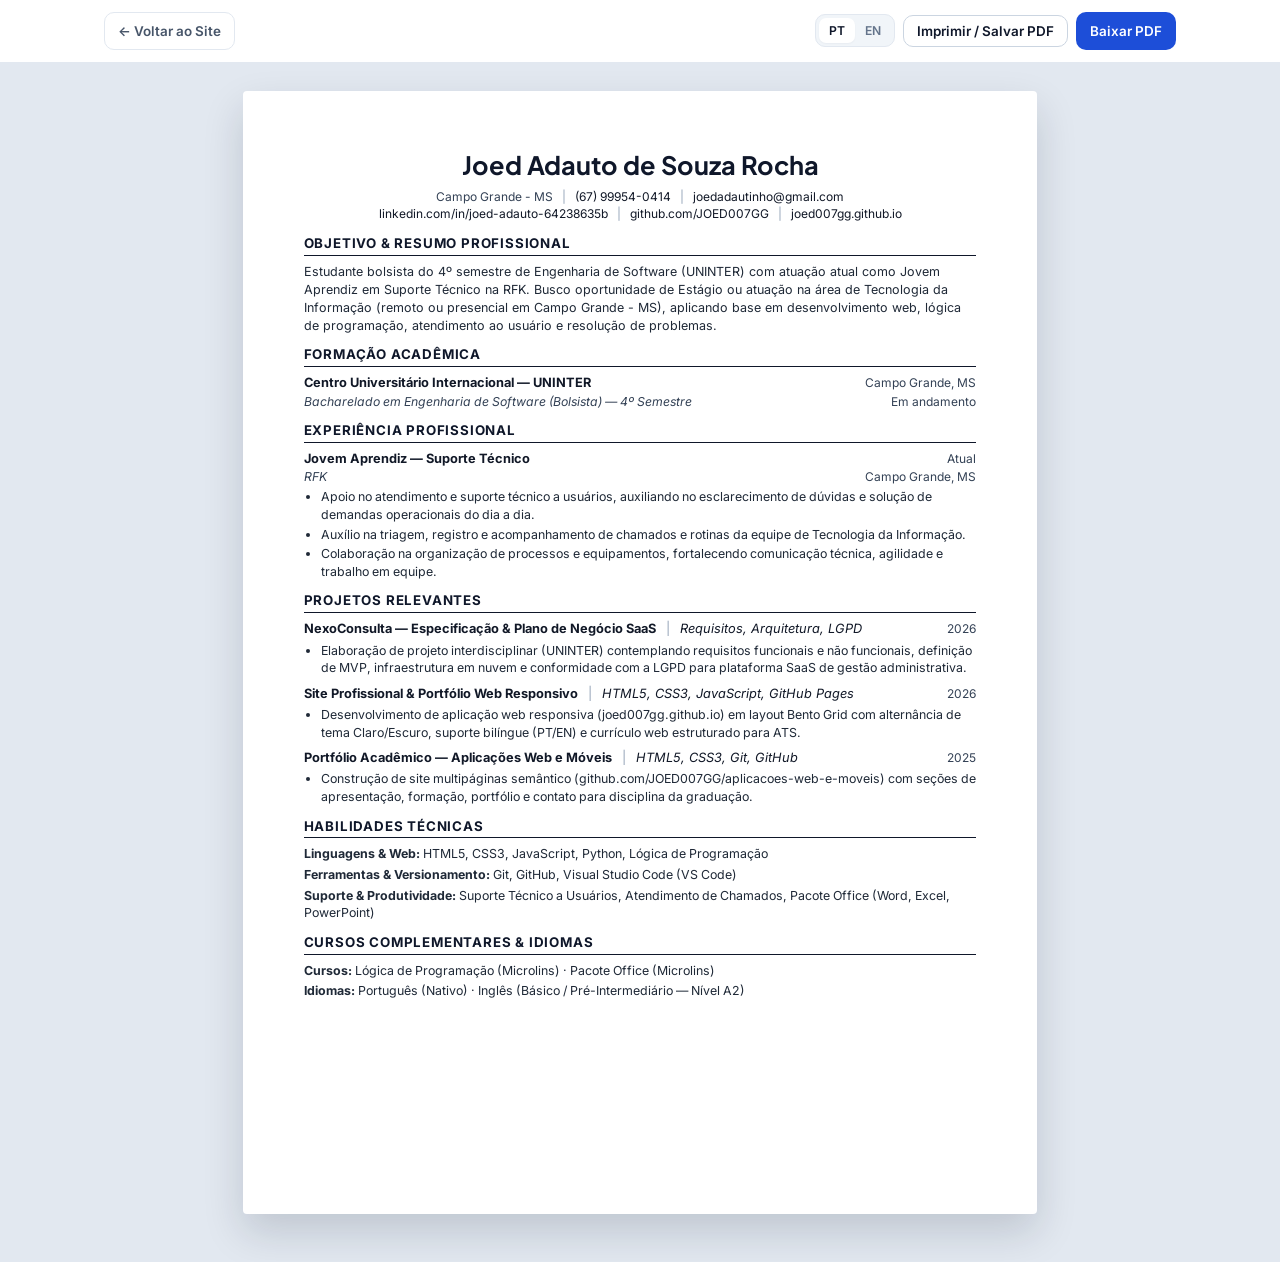
==== curriculo.html @ 86858739 "Add files via upload" ====
<!DOCTYPE html>
<html lang="pt-BR" data-theme="light">
<head>
  <meta charset="UTF-8" />
  <meta name="viewport" content="width=device-width, initial-scale=1.0" />
  <meta
    name="description"
    content="Currículo profissional de Joed Adauto de Souza Rocha — Área de TI, Engenharia de Software (UNINTER) e Suporte Técnico (RFK). Padrão Jake's Resume 100% ATS."
  />
  <title>Currículo — Joed Adauto de Souza Rocha</title>
  <link
    rel="icon"
    type="image/svg+xml"
    href="data:image/svg+xml,%3Csvg xmlns='http://www.w3.org/2000/svg' viewBox='0 0 64 64'%3E%3Crect width='64' height='64' rx='16' fill='%231d4ed8'/%3E%3Ctext x='50%25' y='54%25' dominant-baseline='middle' text-anchor='middle' fill='%23ffffff' font-family='system-ui,sans-serif' font-size='26' font-weight='700'%3EJA%3C/text%3E%3C/svg%3E"
  />
  <link rel="preconnect" href="https://fonts.googleapis.com" />
  <link rel="preconnect" href="https://fonts.gstatic.com" crossorigin />
  <link
    href="https://fonts.googleapis.com/css2?family=Inter:wght@400;500;600;700&family=Plus+Jakarta+Sans:wght@600;700&display=swap"
    rel="stylesheet"
  />
  <link rel="stylesheet" href="style.css" />
</head>
<body class="cv-page">
  <!-- Top Action Bar (hidden on print) -->
  <header class="cv-toolbar no-print">
    <div class="container cv-toolbar-inner">
      <a href="index.html" class="btn btn--ghost btn--sm" data-i18n="cv.back">
        ← Voltar ao Site
      </a>

      <div class="cv-toolbar-actions">
        <div class="lang-toggle" role="group" aria-label="Alternar idioma">
          <button type="button" class="lang-btn is-active" data-lang="pt" aria-pressed="true">PT</button>
          <button type="button" class="lang-btn" data-lang="en" aria-pressed="false">EN</button>
        </div>

        <button type="button" class="btn btn--secondary btn--sm" id="printCvBtn" data-i18n="cv.print">
          Imprimir / Salvar PDF
        </button>

        <a
          href="assets/Curriculo_Joed_Adauto_TI.pdf"
          download="Curriculo_Joed_Adauto_TI.pdf"
          class="btn btn--primary btn--sm"
          data-i18n="cv.download"
        >
          Baixar PDF
        </a>
      </div>
    </div>
  </header>

  <!-- Jake's Resume Sheet (100% ATS, Single Column, 1 Page) -->
  <main class="cv-wrapper">
    <article class="resume-sheet" aria-label="Currículo de Joed Adauto de Souza Rocha">
      <!-- Header -->
      <header class="resume-header">
        <h1 class="resume-name">Joed Adauto de Souza Rocha</h1>
        <p class="resume-meta">
          <span>Campo Grande - MS</span>
          <span class="sep">|</span>
          <a href="tel:+5567999540414">(67) 99954-0414</a>
          <span class="sep">|</span>
          <a href="mailto:joedadautinho@gmail.com">joedadautinho@gmail.com</a>
        </p>
        <p class="resume-meta">
          <a href="https://www.linkedin.com/in/joed-adauto-64238635b/" target="_blank" rel="noopener noreferrer">linkedin.com/in/joed-adauto-64238635b</a>
          <span class="sep">|</span>
          <a href="https://github.com/JOED007GG" target="_blank" rel="noopener noreferrer">github.com/JOED007GG</a>
          <span class="sep">|</span>
          <a href="https://joed007gg.github.io/" target="_blank" rel="noopener noreferrer">joed007gg.github.io</a>
        </p>
      </header>

      <!-- Objective / Summary -->
      <section class="resume-section">
        <h2 class="resume-section-title" data-i18n="cv.objTitle">Objetivo &amp; Resumo Profissional</h2>
        <p class="resume-text" data-i18n="cv.objText">
          Estudante bolsista do 4º semestre de Engenharia de Software (UNINTER) com atuação atual como Jovem Aprendiz em Suporte Técnico na RFK. Busco oportunidade de Estágio ou atuação na área de Tecnologia da Informação (remoto ou presencial em Campo Grande - MS), aplicando base em desenvolvimento web, lógica de programação, atendimento ao usuário e resolução de problemas.
        </p>
      </section>

      <!-- Education -->
      <section class="resume-section">
        <h2 class="resume-section-title" data-i18n="cv.eduTitle">Formação Acadêmica</h2>
        <div class="resume-entry">
          <div class="resume-row">
            <strong>Centro Universitário Internacional — UNINTER</strong>
            <span class="resume-right">Campo Grande, MS</span>
          </div>
          <div class="resume-row resume-sub">
            <em data-i18n="cv.eduDegree">Bacharelado em Engenharia de Software (Bolsista) — 4º Semestre</em>
            <span class="resume-right" data-i18n="cv.eduStatus">Em andamento</span>
          </div>
        </div>
      </section>

      <!-- Experience -->
      <section class="resume-section">
        <h2 class="resume-section-title" data-i18n="cv.expTitle">Experiência Profissional</h2>
        <div class="resume-entry">
          <div class="resume-row">
            <strong data-i18n="cv.expRole">Jovem Aprendiz — Suporte Técnico</strong>
            <span class="resume-right" data-i18n="cv.expDate">Atual</span>
          </div>
          <div class="resume-row resume-sub">
            <em>RFK</em>
            <span class="resume-right">Campo Grande, MS</span>
          </div>
          <ul class="resume-list">
            <li data-i18n="cv.expB1">
              Apoio no atendimento e suporte técnico a usuários, auxiliando no esclarecimento de dúvidas e solução de demandas operacionais do dia a dia.
            </li>
            <li data-i18n="cv.expB2">
              Auxílio na triagem, registro e acompanhamento de chamados e rotinas da equipe de Tecnologia da Informação.
            </li>
            <li data-i18n="cv.expB3">
              Colaboração na organização de processos e equipamentos, fortalecendo comunicação técnica, agilidade e trabalho em equipe.
            </li>
          </ul>
        </div>
      </section>

      <!-- Projects -->
      <section class="resume-section">
        <h2 class="resume-section-title" data-i18n="cv.projTitle">Projetos Relevantes</h2>

        <div class="resume-entry">
          <div class="resume-row">
            <span>
              <strong data-i18n="cv.p1Name">NexoConsulta — Especificação &amp; Plano de Negócio SaaS</strong>
              <span class="sep">|</span>
              <em data-i18n="cv.p1Stack">Requisitos, Arquitetura, LGPD</em>
            </span>
            <span class="resume-right">2026</span>
          </div>
          <ul class="resume-list">
            <li data-i18n="cv.p1B1">
              Elaboração de projeto interdisciplinar (UNINTER) contemplando requisitos funcionais e não funcionais, definição de MVP, infraestrutura em nuvem e conformidade com a LGPD para plataforma SaaS de gestão administrativa.
            </li>
          </ul>
        </div>

        <div class="resume-entry">
          <div class="resume-row">
            <span>
              <strong data-i18n="cv.p2Name">Site Profissional &amp; Portfólio Web Responsivo</strong>
              <span class="sep">|</span>
              <em>HTML5, CSS3, JavaScript, GitHub Pages</em>
            </span>
            <span class="resume-right">2026</span>
          </div>
          <ul class="resume-list">
            <li data-i18n="cv.p2B1">
              Desenvolvimento de aplicação web responsiva (joed007gg.github.io) em layout Bento Grid com alternância de tema Claro/Escuro, suporte bilíngue (PT/EN) e currículo web estruturado para ATS.
            </li>
          </ul>
        </div>

        <div class="resume-entry">
          <div class="resume-row">
            <span>
              <strong data-i18n="cv.p3Name">Portfólio Acadêmico — Aplicações Web e Móveis</strong>
              <span class="sep">|</span>
              <em>HTML5, CSS3, Git, GitHub</em>
            </span>
            <span class="resume-right">2025</span>
          </div>
          <ul class="resume-list">
            <li data-i18n="cv.p3B1">
              Construção de site multipáginas semântico (github.com/JOED007GG/aplicacoes-web-e-moveis) com seções de apresentação, formação, portfólio e contato para disciplina da graduação.
            </li>
          </ul>
        </div>
      </section>

      <!-- Technical Skills -->
      <section class="resume-section">
        <h2 class="resume-section-title" data-i18n="cv.skillsTitle">Habilidades Técnicas</h2>
        <div class="resume-skills">
          <p>
            <strong data-i18n="cv.skLangLabel">Linguagens &amp; Web:</strong>
            <span data-i18n="cv.skLangVal">HTML5, CSS3, JavaScript, Python, Lógica de Programação</span>
          </p>
          <p>
            <strong data-i18n="cv.skToolsLabel">Ferramentas &amp; Versionamento:</strong>
            <span>Git, GitHub, Visual Studio Code (VS Code)</span>
          </p>
          <p>
            <strong data-i18n="cv.skSupportLabel">Suporte &amp; Produtividade:</strong>
            <span data-i18n="cv.skSupportVal">Suporte Técnico a Usuários, Atendimento de Chamados, Pacote Office (Word, Excel, PowerPoint)</span>
          </p>
        </div>
      </section>

      <!-- Courses & Languages -->
      <section class="resume-section">
        <h2 class="resume-section-title" data-i18n="cv.extraTitle">Cursos Complementares &amp; Idiomas</h2>
        <div class="resume-skills">
          <p>
            <strong data-i18n="cv.coursesLabel">Cursos:</strong>
            <span data-i18n="cv.coursesVal">Lógica de Programação (Microlins) · Pacote Office (Microlins)</span>
          </p>
          <p>
            <strong data-i18n="cv.langsLabel">Idiomas:</strong>
            <span data-i18n="cv.langsVal">Português (Nativo) · Inglês (Básico / Pré-Intermediário — Nível A2)</span>
          </p>
        </div>
      </section>
    </article>
  </main>

  <script src="script.js"></script>
</body>
</html>
---- style.css ----
/* ==========================================================================
   Joed Adauto — Professional Bento Grid Portfolio & Jake's Resume
   Clean Light / Dark Design System (Zero External Frameworks)
   ========================================================================== */

:root {
  --bg: #f8fafc;
  --bg-subtle: #f1f5f9;
  --surface: #ffffff;
  --surface-hover: #ffffff;
  --border: #e2e8f0;
  --border-strong: #cbd5e1;

  --text: #0f172a;
  --text-secondary: #475569;
  --text-muted: #64748b;

  --accent: #1d4ed8;
  --accent-hover: #1e40af;
  --accent-soft: #eff6ff;
  --accent-border: #bfdbfe;

  --success: #10b981;
  --success-soft: #ecfdf5;
  --success-text: #047857;

  --shadow-sm: 0 1px 2px rgba(15, 23, 42, 0.04);
  --shadow-md: 0 8px 24px -8px rgba(15, 23, 42, 0.08);
  --radius-lg: 20px;
  --radius-md: 12px;
  --radius-sm: 8px;

  --font-display: 'Plus Jakarta Sans', -apple-system, BlinkMacSystemFont, sans-serif;
  --font-sans: 'Inter', -apple-system, BlinkMacSystemFont, 'Segoe UI', sans-serif;
  --font-mono: 'JetBrains Mono', ui-monospace, SFMono-Regular, monospace;
}

[data-theme="dark"] {
  --bg: #0b1120;
  --bg-subtle: #111827;
  --surface: #111827;
  --surface-hover: #161f33;
  --border: #1e293b;
  --border-strong: #334155;

  --text: #f8fafc;
  --text-secondary: #cbd5e1;
  --text-muted: #94a3b8;

  --accent: #3b82f6;
  --accent-hover: #60a5fa;
  --accent-soft: rgba(59, 130, 246, 0.14);
  --accent-border: rgba(59, 130, 246, 0.3);

  --success: #34d399;
  --success-soft: rgba(16, 185, 129, 0.14);
  --success-text: #6ee7b7;

  --shadow-sm: 0 1px 2px rgba(0, 0, 0, 0.25);
  --shadow-md: 0 14px 32px -12px rgba(0, 0, 0, 0.45);
}

/* Base Reset */
*,
*::before,
*::after {
  box-sizing: border-box;
  margin: 0;
  padding: 0;
}

html {
  scroll-behavior: smooth;
  -webkit-font-smoothing: antialiased;
}

body {
  background-color: var(--bg);
  color: var(--text);
  font-family: var(--font-sans);
  font-size: 16px;
  line-height: 1.65;
  transition: background-color 0.2s ease, color 0.2s ease;
}

img {
  display: block;
  max-width: 100%;
}

a {
  color: inherit;
  text-decoration: none;
}

button {
  font-family: inherit;
  cursor: pointer;
}

.container {
  width: 100%;
  max-width: 1120px;
  margin: 0 auto;
  padding: 0 24px;
}

/* ==========================================================================
   Header & Navigation
   ========================================================================== */
.site-header {
  position: sticky;
  top: 0;
  z-index: 50;
  background: color-mix(in srgb, var(--bg) 86%, transparent);
  backdrop-filter: blur(12px);
  -webkit-backdrop-filter: blur(12px);
  border-bottom: 1px solid var(--border);
}

.header-inner {
  height: 70px;
  display: flex;
  align-items: center;
  justify-content: space-between;
  gap: 20px;
}

.brand {
  display: inline-flex;
  align-items: center;
  gap: 12px;
}

.brand-mark {
  width: 38px;
  height: 38px;
  border-radius: 10px;
  background: var(--accent);
  color: #ffffff;
  font-family: var(--font-display);
  font-size: 0.92rem;
  font-weight: 700;
  display: grid;
  place-items: center;
  letter-spacing: -0.02em;
}

.brand-text {
  display: flex;
  flex-direction: column;
  line-height: 1.2;
}

.brand-name {
  font-family: var(--font-display);
  font-weight: 700;
  font-size: 0.98rem;
  color: var(--text);
}

.brand-role {
  font-size: 0.76rem;
  color: var(--text-muted);
}

.main-nav {
  display: flex;
  align-items: center;
  gap: 6px;
}

.nav-link {
  padding: 8px 13px;
  border-radius: var(--radius-sm);
  font-size: 0.9rem;
  font-weight: 500;
  color: var(--text-secondary);
  transition: color 0.15s ease, background-color 0.15s ease;
}

.nav-link:hover,
.nav-link:focus-visible {
  color: var(--text);
  background: var(--bg-subtle);
}

.header-actions {
  display: flex;
  align-items: center;
  gap: 8px;
}

/* Language Toggle */
.lang-toggle {
  display: inline-flex;
  padding: 3px;
  border-radius: 10px;
  background: var(--bg-subtle);
  border: 1px solid var(--border);
}

.lang-btn {
  border: none;
  background: transparent;
  color: var(--text-muted);
  font-size: 0.76rem;
  font-weight: 600;
  padding: 5px 10px;
  border-radius: 7px;
  transition: all 0.15s ease;
}

.lang-btn.is-active {
  background: var(--surface);
  color: var(--text);
  box-shadow: var(--shadow-sm);
}

/* Icon Button (Theme Toggle) */
.icon-btn {
  width: 36px;
  height: 36px;
  border-radius: 10px;
  border: 1px solid var(--border);
  background: var(--surface);
  color: var(--text-secondary);
  display: grid;
  place-items: center;
  transition: border-color 0.15s ease, color 0.15s ease;
}

.icon-btn:hover {
  border-color: var(--border-strong);
  color: var(--text);
}

.icon-btn svg {
  width: 18px;
  height: 18px;
}

[data-theme="light"] .icon-sun {
  display: none;
}

[data-theme="dark"] .icon-moon {
  display: none;
}

/* Mobile Menu Button */
.menu-toggle {
  display: none;
  width: 36px;
  height: 36px;
  border-radius: 10px;
  border: 1px solid var(--border);
  background: var(--surface);
  align-items: center;
  justify-content: center;
  flex-direction: column;
  gap: 4px;
}

.menu-line {
  width: 16px;
  height: 1.8px;
  background: var(--text);
  border-radius: 2px;
  transition: transform 0.2s ease, opacity 0.2s ease;
}

/* ==========================================================================
   Buttons & Badges
   ========================================================================== */
.btn {
  display: inline-flex;
  align-items: center;
  justify-content: center;
  gap: 8px;
  padding: 11px 18px;
  border-radius: 10px;
  font-size: 0.9rem;
  font-weight: 600;
  border: 1px solid transparent;
  transition: all 0.16s ease;
  white-space: nowrap;
}

.btn svg {
  width: 16px;
  height: 16px;
}

.btn--sm {
  padding: 7px 13px;
  font-size: 0.84rem;
}

.btn--primary {
  background: var(--accent);
  color: #ffffff;
}

.btn--primary:hover {
  background: var(--accent-hover);
  transform: translateY(-1px);
}

.btn--secondary {
  background: var(--surface);
  color: var(--text);
  border-color: var(--border-strong);
}

.btn--secondary:hover {
  background: var(--bg-subtle);
  transform: translateY(-1px);
}

.btn--ghost {
  background: transparent;
  color: var(--text-secondary);
  border-color: var(--border);
}

.btn--ghost:hover {
  color: var(--text);
  background: var(--bg-subtle);
}

.badge {
  display: inline-flex;
  align-items: center;
  font-size: 0.74rem;
  font-weight: 600;
  padding: 4px 10px;
  border-radius: 999px;
  background: var(--bg-subtle);
  color: var(--text-secondary);
  border: 1px solid var(--border);
}

.badge--accent {
  background: var(--success-soft);
  color: var(--success-text);
  border-color: transparent;
}

.badge--subtle {
  background: var(--accent-soft);
  color: var(--accent);
  border-color: var(--accent-border);
}

/* ==========================================================================
   Sections & Bento Grid System
   ========================================================================== */
.section {
  padding: 36px 0;
}

.section--hero {
  padding-top: 40px;
}

.section-header {
  margin-bottom: 20px;
}

.section-eyebrow,
.card-eyebrow {
  display: inline-block;
  font-family: var(--font-mono);
  font-size: 0.74rem;
  font-weight: 500;
  letter-spacing: 0.08em;
  text-transform: uppercase;
  color: var(--accent);
  margin-bottom: 6px;
}

.section-title {
  font-family: var(--font-display);
  font-size: clamp(1.5rem, 2.6vw, 1.9rem);
  font-weight: 700;
  letter-spacing: -0.025em;
  color: var(--text);
}

.bento-grid {
  display: grid;
  grid-template-columns: repeat(12, minmax(0, 1fr));
  gap: 18px;
}

.span-12 { grid-column: span 12; }
.span-8  { grid-column: span 8; }
.span-7  { grid-column: span 7; }
.span-6  { grid-column: span 6; }
.span-5  { grid-column: span 5; }
.span-4  { grid-column: span 4; }
.span-3  { grid-column: span 3; }

.bento-card {
  background: var(--surface);
  border: 1px solid var(--border);
  border-radius: var(--radius-lg);
  padding: 28px;
  box-shadow: var(--shadow-sm);
  transition: border-color 0.2s ease, box-shadow 0.2s ease, transform 0.2s ease;
}

.bento-card:hover {
  border-color: var(--border-strong);
  box-shadow: var(--shadow-md);
}

/* ==========================================================================
   Hero & Snapshot Cards
   ========================================================================== */
.bento-card--hero {
  display: flex;
  flex-direction: column;
  justify-content: space-between;
  gap: 20px;
}

.hero-top {
  display: flex;
  align-items: center;
  gap: 20px;
}

.avatar-wrap {
  flex-shrink: 0;
  width: 96px;
  height: 96px;
  border-radius: 20px;
  overflow: hidden;
  border: 2px solid var(--border);
  background: var(--bg-subtle);
}

.avatar-img {
  width: 100%;
  height: 100%;
  object-fit: cover;
  object-position: center top;
}

.status-pill {
  display: inline-flex;
  align-items: center;
  gap: 8px;
  padding: 5px 12px;
  border-radius: 999px;
  background: var(--success-soft);
  color: var(--success-text);
  font-size: 0.78rem;
  font-weight: 600;
  margin-bottom: 10px;
}

.status-dot {
  width: 8px;
  height: 8px;
  border-radius: 50%;
  background: var(--success);
  box-shadow: 0 0 0 3px color-mix(in srgb, var(--success) 25%, transparent);
}

.hero-name {
  font-family: var(--font-display);
  font-size: clamp(1.55rem, 2.8vw, 2.15rem);
  font-weight: 800;
  letter-spacing: -0.03em;
  line-height: 1.15;
  color: var(--text);
}

.hero-headline {
  margin-top: 6px;
  font-size: 0.98rem;
  font-weight: 500;
  color: var(--text-secondary);
}

.hero-summary {
  color: var(--text-secondary);
  font-size: 0.96rem;
  max-width: 66ch;
}

.hero-cta {
  display: flex;
  flex-wrap: wrap;
  gap: 10px;
}

/* Snapshot Card */
.bento-card--snapshot {
  display: flex;
  flex-direction: column;
}

.snapshot-list {
  margin-top: 8px;
  display: flex;
  flex-direction: column;
  gap: 14px;
}

.snapshot-item {
  padding-bottom: 12px;
  border-bottom: 1px solid var(--border);
}

.snapshot-item:last-child {
  padding-bottom: 0;
  border-bottom: none;
}

.snapshot-item dt {
  font-size: 0.76rem;
  font-weight: 600;
  text-transform: uppercase;
  letter-spacing: 0.05em;
  color: var(--text-muted);
  margin-bottom: 2px;
}

.snapshot-item dd {
  font-size: 0.9rem;
  font-weight: 500;
  color: var(--text);
}

/* ==========================================================================
   About & Skills Cards
   ========================================================================== */
.card-heading {
  font-family: var(--font-display);
  font-size: 1.25rem;
  font-weight: 700;
  letter-spacing: -0.02em;
  margin-bottom: 14px;
  color: var(--text);
}

.prose {
  display: flex;
  flex-direction: column;
  gap: 12px;
  color: var(--text-secondary);
  font-size: 0.95rem;
}

.skill-groups {
  display: flex;
  flex-direction: column;
  gap: 16px;
}

.skill-group-title {
  font-size: 0.8rem;
  font-weight: 600;
  color: var(--text-muted);
  margin-bottom: 8px;
}

.pill-list {
  display: flex;
  flex-wrap: wrap;
  gap: 7px;
}

.pill {
  display: inline-flex;
  align-items: center;
  padding: 5px 11px;
  border-radius: 8px;
  font-size: 0.82rem;
  font-weight: 500;
  background: var(--bg-subtle);
  color: var(--text);
  border: 1px solid var(--border);
}

.pill--sm {
  font-size: 0.76rem;
  padding: 4px 9px;
}

/* ==========================================================================
   Timeline (Experience & Education)
   ========================================================================== */
.card-header-row {
  display: flex;
  align-items: center;
  justify-content: space-between;
  gap: 12px;
  margin-bottom: 16px;
}

.card-header-row .card-eyebrow {
  margin-bottom: 0;
}

.timeline {
  display: flex;
  flex-direction: column;
  gap: 20px;
}

.timeline-item {
  padding-bottom: 18px;
  border-bottom: 1px solid var(--border);
}

.timeline-item:last-child {
  padding-bottom: 0;
  border-bottom: none;
}

.timeline-top {
  display: flex;
  align-items: flex-start;
  justify-content: space-between;
  gap: 12px;
}

.timeline-role {
  font-family: var(--font-display);
  font-size: 1.02rem;
  font-weight: 700;
  color: var(--text);
}

.timeline-org {
  font-size: 0.88rem;
  color: var(--text-secondary);
  margin-top: 2px;
}

.timeline-date {
  flex-shrink: 0;
  font-family: var(--font-mono);
  font-size: 0.76rem;
  color: var(--text-muted);
  background: var(--bg-subtle);
  padding: 3px 9px;
  border-radius: 6px;
  border: 1px solid var(--border);
}

.timeline-desc {
  margin-top: 8px;
  font-size: 0.9rem;
  color: var(--text-secondary);
}

.timeline-bullets {
  margin-top: 12px;
  padding-left: 18px;
  display: flex;
  flex-direction: column;
  gap: 7px;
  color: var(--text-secondary);
  font-size: 0.9rem;
}

/* ==========================================================================
   Projects Cards
   ========================================================================== */
.bento-card--project {
  display: flex;
  flex-direction: column;
  gap: 12px;
}

.project-top {
  display: flex;
  align-items: center;
  justify-content: space-between;
  gap: 8px;
}

.project-year {
  font-family: var(--font-mono);
  font-size: 0.78rem;
  color: var(--text-muted);
}

.project-title {
  font-family: var(--font-display);
  font-size: 1.1rem;
  font-weight: 700;
  color: var(--text);
}

.project-desc {
  font-size: 0.9rem;
  color: var(--text-secondary);
  flex: 1;
}

.project-link {
  margin-top: 4px;
  font-size: 0.86rem;
  font-weight: 600;
  color: var(--accent);
  display: inline-flex;
  align-items: center;
  gap: 4px;
}

.project-link:hover {
  text-decoration: underline;
}

/* ==========================================================================
   Mini Cards (Values & Interests)
   ========================================================================== */
.bento-card--mini {
  padding: 22px;
}

.mini-icon {
  width: 38px;
  height: 38px;
  border-radius: 10px;
  background: var(--accent-soft);
  color: var(--accent);
  display: grid;
  place-items: center;
  margin-bottom: 14px;
}

.mini-icon svg {
  width: 20px;
  height: 20px;
}

.mini-title {
  font-family: var(--font-display);
  font-size: 0.98rem;
  font-weight: 700;
  margin-bottom: 6px;
}

.mini-desc {
  font-size: 0.86rem;
  color: var(--text-secondary);
  line-height: 1.55;
}

/* ==========================================================================
   Footer & Contact Bento
   ========================================================================== */
.site-footer {
  padding: 28px 0 48px;
}

.bento-card--contact {
  display: flex;
  flex-direction: column;
  gap: 24px;
}

.contact-header {
  display: flex;
  align-items: flex-end;
  justify-content: space-between;
  gap: 20px;
  flex-wrap: wrap;
}

.contact-title {
  font-family: var(--font-display);
  font-size: clamp(1.35rem, 2.4vw, 1.7rem);
  font-weight: 700;
  letter-spacing: -0.02em;
}

.contact-subtitle {
  margin-top: 6px;
  color: var(--text-secondary);
  font-size: 0.94rem;
  max-width: 56ch;
}

.contact-grid {
  display: grid;
  grid-template-columns: repeat(4, minmax(0, 1fr));
  gap: 12px;
}

.contact-tile {
  padding: 16px 18px;
  border-radius: var(--radius-md);
  background: var(--bg-subtle);
  border: 1px solid var(--border);
  display: flex;
  flex-direction: column;
  gap: 4px;
  transition: border-color 0.16s ease, transform 0.16s ease;
}

.contact-tile:hover {
  border-color: var(--accent);
  transform: translateY(-2px);
}

.contact-tile--email {
  flex-direction: row;
  align-items: center;
  justify-content: space-between;
  gap: 10px;
  grid-column: span 2;
}

.contact-link {
  display: flex;
  flex-direction: column;
  gap: 4px;
  min-width: 0;
}

.contact-label {
  font-size: 0.74rem;
  font-weight: 600;
  text-transform: uppercase;
  letter-spacing: 0.05em;
  color: var(--text-muted);
}

.contact-value {
  font-size: 0.9rem;
  font-weight: 600;
  color: var(--text);
  overflow: hidden;
  text-overflow: ellipsis;
}

.copy-btn {
  flex-shrink: 0;
  padding: 6px 12px;
  border-radius: 8px;
  border: 1px solid var(--border-strong);
  background: var(--surface);
  color: var(--text);
  font-size: 0.78rem;
  font-weight: 600;
  transition: all 0.15s ease;
}

.copy-btn:hover {
  border-color: var(--accent);
  color: var(--accent);
}

.copy-btn.is-copied {
  background: var(--success-soft);
  border-color: var(--success);
  color: var(--success-text);
}

.footer-bottom {
  margin-top: 24px;
  display: flex;
  align-items: center;
  justify-content: space-between;
  gap: 16px;
  font-size: 0.85rem;
  color: var(--text-muted);
}

.back-to-top {
  font-weight: 600;
  color: var(--text-secondary);
}

.back-to-top:hover {
  color: var(--accent);
}

/* Subtle Scroll Reveal */
.reveal {
  opacity: 0;
  transform: translateY(14px);
  transition: opacity 0.45s ease, transform 0.45s ease;
}

.reveal.is-visible {
  opacity: 1;
  transform: translateY(0);
}

/* ==========================================================================
   Dedicated Resume Page (Jake's Resume — 100% ATS, Single Page)
   ========================================================================== */
.cv-page {
  background: #e2e8f0;
  color: #0f172a;
}

[data-theme="dark"].cv-page,
[data-theme="dark"] .cv-page {
  background: #0f172a;
}

.cv-toolbar {
  position: sticky;
  top: 0;
  z-index: 40;
  background: var(--surface);
  border-bottom: 1px solid var(--border);
}

.cv-toolbar-inner {
  height: 62px;
  display: flex;
  align-items: center;
  justify-content: space-between;
  gap: 12px;
}

.cv-toolbar-actions {
  display: flex;
  align-items: center;
  gap: 8px;
  flex-wrap: wrap;
}

.cv-wrapper {
  padding: 28px 16px 48px;
  display: flex;
  justify-content: center;
}

.resume-sheet {
  width: 210mm;
  min-height: 297mm;
  background: #ffffff;
  color: #111827;
  padding: 15mm 16mm;
  box-shadow: 0 18px 40px rgba(15, 23, 42, 0.16);
  border-radius: 4px;
  font-family: 'Inter', 'Calibri', 'Arial', sans-serif;
  font-size: 10pt;
  line-height: 1.42;
}

.resume-header {
  text-align: center;
  margin-bottom: 12px;
}

.resume-name {
  font-family: 'Plus Jakarta Sans', 'Inter', sans-serif;
  font-size: 19pt;
  font-weight: 700;
  letter-spacing: 0;
  color: #0f172a;
  margin-bottom: 4px;
}

.resume-meta {
  font-size: 9pt;
  color: #334155;
  line-height: 1.45;
}

.resume-meta a {
  color: #111827;
}

.resume-meta a:hover {
  text-decoration: underline;
}

.sep {
  margin: 0 6px;
  color: #94a3b8;
}

.resume-section {
  margin-top: 11px;
}

.resume-section-title {
  font-size: 10pt;
  font-weight: 700;
  text-transform: uppercase;
  letter-spacing: 0.06em;
  color: #0f172a;
  border-bottom: 1px solid #0f172a;
  padding-bottom: 2px;
  margin-bottom: 7px;
}

.resume-text {
  font-size: 9.4pt;
  color: #1f2937;
}

.resume-entry {
  margin-bottom: 8px;
}

.resume-entry:last-child {
  margin-bottom: 0;
}

.resume-row {
  display: flex;
  justify-content: space-between;
  align-items: baseline;
  gap: 12px;
  font-size: 9.6pt;
}

.resume-sub {
  font-size: 9.2pt;
  color: #334155;
}

.resume-right {
  flex-shrink: 0;
  font-size: 9pt;
  color: #334155;
}

.resume-list {
  margin-top: 3px;
  padding-left: 17px;
  font-size: 9.3pt;
  color: #1f2937;
}

.resume-list li {
  margin-bottom: 2px;
}

.resume-skills {
  display: flex;
  flex-direction: column;
  gap: 3px;
  font-size: 9.3pt;
  color: #1f2937;
}

/* Print Styles — Ensures Exact 1-Page ATS PDF */
@media print {
  @page {
    size: A4 portrait;
    margin: 12mm 14mm;
  }

  .no-print {
    display: none !important;
  }

  body,
  .cv-page {
    background: #ffffff !important;
  }

  .cv-wrapper {
    padding: 0;
  }

  .resume-sheet {
    width: 100%;
    min-height: auto;
    padding: 0;
    box-shadow: none;
    border-radius: 0;
  }
}

/* ==========================================================================
   Responsive Breakpoints
   ========================================================================== */
@media (max-width: 960px) {
  .span-8,
  .span-7,
  .span-6,
  .span-5,
  .span-4 {
    grid-column: span 12;
  }

  .span-3 {
    grid-column: span 6;
  }

  .contact-grid {
    grid-template-columns: repeat(2, minmax(0, 1fr));
  }

  .contact-tile--email {
    grid-column: span 2;
  }
}

@media (max-width: 720px) {
  .main-nav {
    position: fixed;
    top: 70px;
    left: 0;
    right: 0;
    background: var(--surface);
    border-bottom: 1px solid var(--border);
    padding: 14px 24px 18px;
    flex-direction: column;
    align-items: stretch;
    gap: 4px;
    display: none;
  }

  .main-nav.is-open {
    display: flex;
  }

  .menu-toggle {
    display: inline-flex;
  }

  .hero-top {
    flex-direction: column;
    align-items: flex-start;
  }

  .span-3 {
    grid-column: span 12;
  }

  .bento-card {
    padding: 22px;
  }

  .contact-grid {
    grid-template-columns: 1fr;
  }

  .contact-tile--email {
    grid-column: span 1;
  }

  .footer-bottom {
    flex-direction: column;
    align-items: flex-start;
  }

  .resume-sheet {
    width: 100%;
    min-height: auto;
    padding: 20px;
  }

  .resume-row {
    flex-direction: column;
    gap: 2px;
  }
}
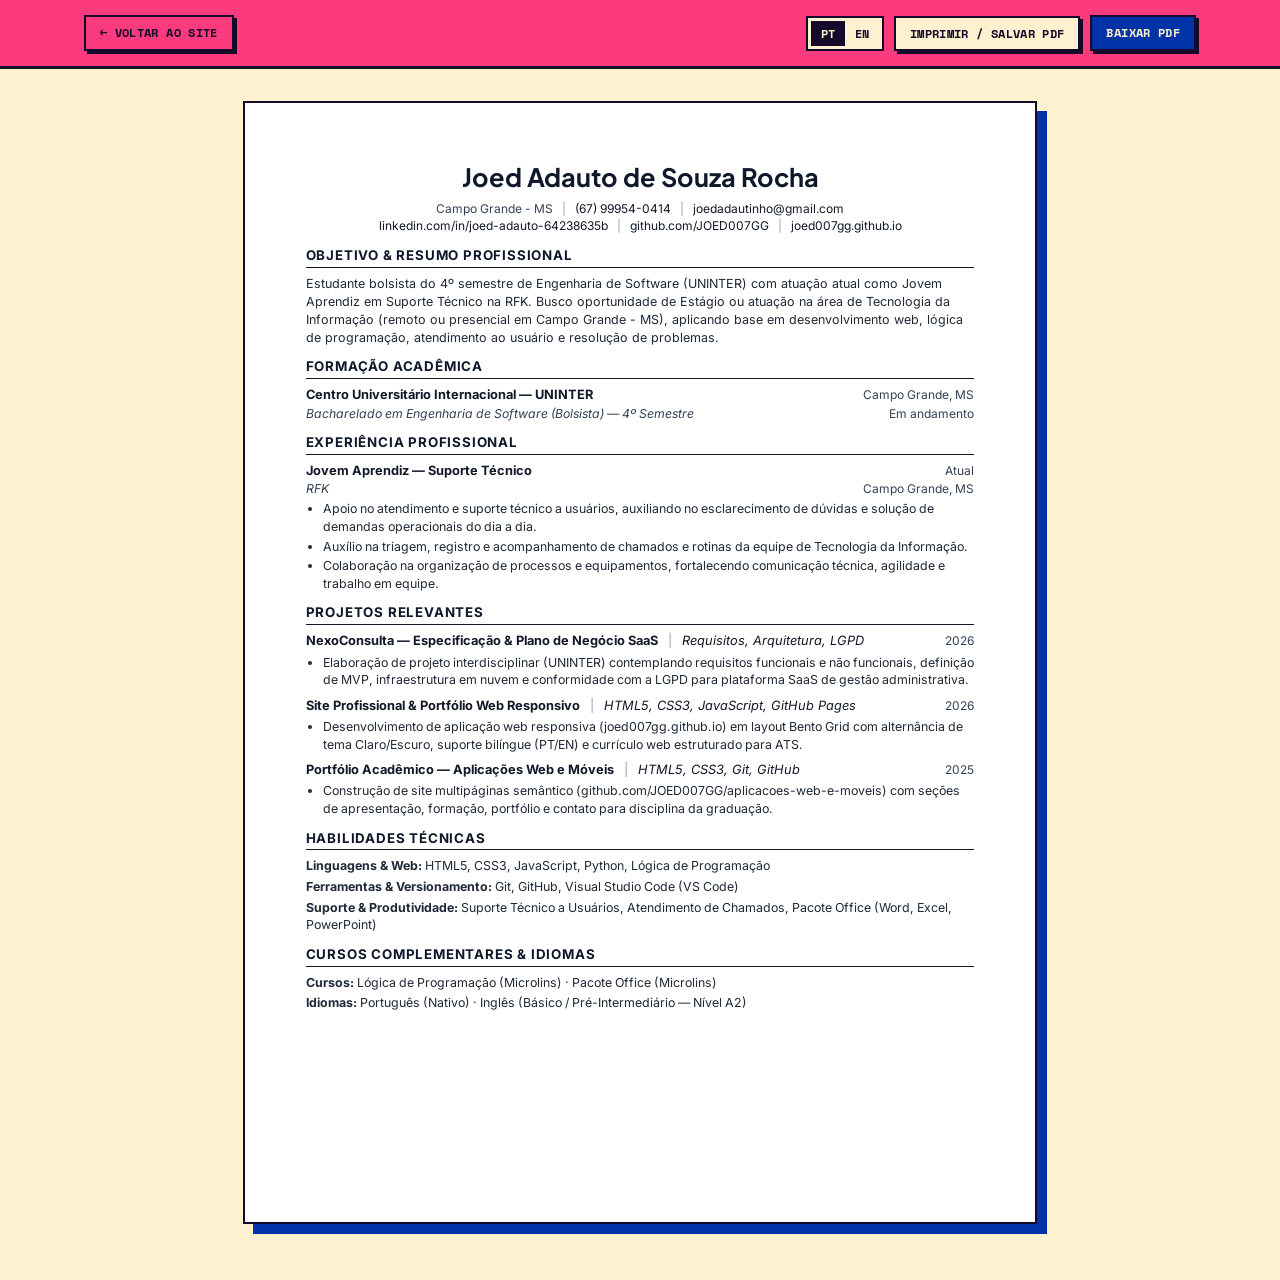
==== commit 8705987f: "Substituir bio pelo novo site profissional" ====
--- a/curriculo.html
+++ b/curriculo.html
@@ -3,6 +3,7 @@
 <head>
   <meta charset="UTF-8" />
   <meta name="viewport" content="width=device-width, initial-scale=1.0" />
+  <meta name="robots" content="noindex, nofollow" />
   <meta
     name="description"
     content="Currículo profissional de Joed Adauto de Souza Rocha — Área de TI, Engenharia de Software (UNINTER) e Suporte Técnico (RFK). Padrão Jake's Resume 100% ATS."
@@ -11,12 +12,22 @@
   <link
     rel="icon"
     type="image/svg+xml"
-    href="data:image/svg+xml,%3Csvg xmlns='http://www.w3.org/2000/svg' viewBox='0 0 64 64'%3E%3Crect width='64' height='64' rx='16' fill='%231d4ed8'/%3E%3Ctext x='50%25' y='54%25' dominant-baseline='middle' text-anchor='middle' fill='%23ffffff' font-family='system-ui,sans-serif' font-size='26' font-weight='700'%3EJA%3C/text%3E%3C/svg%3E"
+    href="data:image/svg+xml,%3Csvg xmlns='http://www.w3.org/2000/svg' viewBox='0 0 64 64'%3E%3Crect width='64' height='64' rx='14' fill='%23FC3B7F'/%3E%3Ctext x='50%25' y='56%25' dominant-baseline='middle' text-anchor='middle' fill='%23FEF1CF' font-family='monospace' font-size='28' font-weight='700'%3EJA%3C/text%3E%3C/svg%3E"
   />
+  <meta name="theme-color" content="#FC3B7F" />
+  <script>
+    (function () {
+      var t = null;
+      try { t = localStorage.getItem('joed_prof_theme'); } catch (e) {}
+      if (!t) t = window.matchMedia && matchMedia('(prefers-color-scheme: dark)').matches ? 'dark' : 'light';
+      document.documentElement.setAttribute('data-theme', t);
+      document.documentElement.classList.add('js');
+    })();
+  </script>
   <link rel="preconnect" href="https://fonts.googleapis.com" />
   <link rel="preconnect" href="https://fonts.gstatic.com" crossorigin />
   <link
-    href="https://fonts.googleapis.com/css2?family=Inter:wght@400;500;600;700&family=Plus+Jakarta+Sans:wght@600;700&display=swap"
+    href="https://fonts.googleapis.com/css2?family=Inter:wght@400;500;600;700&family=Plus+Jakarta+Sans:wght@600;700&family=Archivo+Black&family=Space+Grotesk:wght@400;500;600;700&family=Space+Mono:wght@400;700&display=swap"
     rel="stylesheet"
   />
   <link rel="stylesheet" href="style.css" />
--- a/style.css
+++ b/style.css
@@ -1,63 +1,83 @@
 /* ==========================================================================
-   Joed Adauto — Professional Bento Grid Portfolio & Jake's Resume
-   Clean Light / Dark Design System (Zero External Frameworks)
+   Joed Adauto — Portfolio & Resume
+   Visual: rosa #FC3B7F · creme #FEF1CF · azul #0032A8 (neo-brutalista / Y2K)
+   Zero frameworks. O currículo (curriculo.html) continua branco e ATS.
    ========================================================================== */
 
 :root {
-  --bg: #f8fafc;
-  --bg-subtle: #f1f5f9;
-  --surface: #ffffff;
-  --surface-hover: #ffffff;
-  --border: #e2e8f0;
-  --border-strong: #cbd5e1;
-
-  --text: #0f172a;
-  --text-secondary: #475569;
-  --text-muted: #64748b;
-
-  --accent: #1d4ed8;
-  --accent-hover: #1e40af;
-  --accent-soft: #eff6ff;
-  --accent-border: #bfdbfe;
-
-  --success: #10b981;
-  --success-soft: #ecfdf5;
-  --success-text: #047857;
-
-  --shadow-sm: 0 1px 2px rgba(15, 23, 42, 0.04);
-  --shadow-md: 0 8px 24px -8px rgba(15, 23, 42, 0.08);
-  --radius-lg: 20px;
-  --radius-md: 12px;
-  --radius-sm: 8px;
-
-  --font-display: 'Plus Jakarta Sans', -apple-system, BlinkMacSystemFont, sans-serif;
-  --font-sans: 'Inter', -apple-system, BlinkMacSystemFont, 'Segoe UI', sans-serif;
-  --font-mono: 'JetBrains Mono', ui-monospace, SFMono-Regular, monospace;
+  --pink: #FC3B7F;
+  --cream: #FEF1CF;
+  --blue: #0032A8;
+  --ink: #160a2b;
+
+  /* Light theme (padrão) */
+  --page: var(--cream);
+  --line: var(--ink);
+
+  --hero-bg: var(--pink);
+  --hero-word: var(--cream);
+  --hero-text: var(--ink);
+
+  --paper-bg: var(--cream);
+  --paper-title: var(--blue);
+
+  --band-bg: var(--blue);
+  --band-text: var(--cream);
+
+  --pinksec-bg: var(--pink);
+  --pinksec-title: var(--cream);
+
+  --card-bg: #fffaee;
+  --card-text: var(--ink);
+  --card-muted: #4a3f66;
+  --card-head: var(--blue);
+  --eyebrow: var(--blue);
+  --link: var(--blue);
+
+  --chip-bg: var(--cream);
+  --chip-text: var(--ink);
+
+  --shadow-c: var(--ink);
+  --focus: var(--blue);
+
+  --radius-lg: 22px;
+  --radius-md: 14px;
+  --radius-sm: 10px;
+
+  --font-display: 'Archivo Black', 'Arial Black', 'Space Grotesk', sans-serif;
+  --font-sans: 'Space Grotesk', -apple-system, BlinkMacSystemFont, 'Segoe UI', sans-serif;
+  --font-mono: 'Space Mono', ui-monospace, SFMono-Regular, monospace;
 }
 
 [data-theme="dark"] {
-  --bg: #0b1120;
-  --bg-subtle: #111827;
-  --surface: #111827;
-  --surface-hover: #161f33;
-  --border: #1e293b;
-  --border-strong: #334155;
-
-  --text: #f8fafc;
-  --text-secondary: #cbd5e1;
-  --text-muted: #94a3b8;
-
-  --accent: #3b82f6;
-  --accent-hover: #60a5fa;
-  --accent-soft: rgba(59, 130, 246, 0.14);
-  --accent-border: rgba(59, 130, 246, 0.3);
-
-  --success: #34d399;
-  --success-soft: rgba(16, 185, 129, 0.14);
-  --success-text: #6ee7b7;
-
-  --shadow-sm: 0 1px 2px rgba(0, 0, 0, 0.25);
-  --shadow-md: 0 14px 32px -12px rgba(0, 0, 0, 0.45);
+  --page: #0a0f2e;
+  --line: var(--cream);
+
+  --hero-bg: #0a0f2e;
+  --hero-word: var(--pink);
+  --hero-text: var(--cream);
+
+  --paper-bg: #0e1438;
+  --paper-title: var(--pink);
+
+  --band-bg: var(--blue);
+  --band-text: var(--cream);
+
+  --pinksec-bg: #170b2c;
+  --pinksec-title: var(--pink);
+
+  --card-bg: #141b47;
+  --card-text: var(--cream);
+  --card-muted: #cfc8e6;
+  --card-head: var(--cream);
+  --eyebrow: var(--pink);
+  --link: var(--pink);
+
+  --chip-bg: #1d2560;
+  --chip-text: var(--cream);
+
+  --shadow-c: var(--pink);
+  --focus: var(--pink);
 }
 
 /* Base Reset */
@@ -71,16 +91,18 @@
 
 html {
   scroll-behavior: smooth;
+  scroll-padding-top: 80px;
   -webkit-font-smoothing: antialiased;
 }
 
 body {
-  background-color: var(--bg);
-  color: var(--text);
+  background-color: var(--page);
+  color: var(--card-text);
   font-family: var(--font-sans);
   font-size: 16px;
-  line-height: 1.65;
-  transition: background-color 0.2s ease, color 0.2s ease;
+  line-height: 1.6;
+  overflow-x: hidden;
+  font-synthesis: none;
 }
 
 img {
@@ -98,9 +120,14 @@
   cursor: pointer;
 }
 
+:focus-visible {
+  outline: 3px solid var(--focus);
+  outline-offset: 3px;
+}
+
 .container {
   width: 100%;
-  max-width: 1120px;
+  max-width: 1160px;
   margin: 0 auto;
   padding: 0 24px;
 }
@@ -112,14 +139,13 @@
   position: sticky;
   top: 0;
   z-index: 50;
-  background: color-mix(in srgb, var(--bg) 86%, transparent);
-  backdrop-filter: blur(12px);
-  -webkit-backdrop-filter: blur(12px);
-  border-bottom: 1px solid var(--border);
+  background: var(--hero-bg);
+  color: var(--hero-text);
+  border-bottom: 3px solid var(--line);
 }
 
 .header-inner {
-  height: 70px;
+  height: 72px;
   display: flex;
   align-items: center;
   justify-content: space-between;
@@ -133,56 +159,80 @@
 }
 
 .brand-mark {
-  width: 38px;
-  height: 38px;
-  border-radius: 10px;
-  background: var(--accent);
-  color: #ffffff;
+  width: 42px;
+  height: 42px;
+  border-radius: 0;
+  background: var(--cream);
+  color: var(--ink);
+  border: 2.5px solid var(--ink);
+  box-shadow: 3px 3px 0 var(--ink);
   font-family: var(--font-display);
-  font-size: 0.92rem;
+  font-size: 1.05rem;
   font-weight: 700;
   display: grid;
   place-items: center;
-  letter-spacing: -0.02em;
 }
 
 .brand-text {
   display: flex;
   flex-direction: column;
-  line-height: 1.2;
+  line-height: 1.1;
 }
 
 .brand-name {
   font-family: var(--font-display);
   font-weight: 700;
-  font-size: 0.98rem;
-  color: var(--text);
+  font-size: 1.25rem;
+  text-transform: uppercase;
+  color: var(--cream);
+  text-shadow: 2px 2px 0 var(--ink);
+}
+
+[data-theme="dark"] .brand-name {
+  color: var(--pink);
+  text-shadow: none;
 }
 
 .brand-role {
+  font-family: var(--font-mono);
+  font-size: 0.68rem;
+  text-transform: uppercase;
+  letter-spacing: 0.06em;
+}
+
+.main-nav {
+  display: flex;
+  align-items: center;
+  gap: 4px;
+}
+
+.nav-link {
+  padding: 7px 12px;
+  border-radius: 0;
+  border: 2px solid transparent;
+  font-family: var(--font-mono);
   font-size: 0.76rem;
-  color: var(--text-muted);
-}
-
-.main-nav {
-  display: flex;
-  align-items: center;
-  gap: 6px;
-}
-
-.nav-link {
-  padding: 8px 13px;
-  border-radius: var(--radius-sm);
-  font-size: 0.9rem;
-  font-weight: 500;
-  color: var(--text-secondary);
-  transition: color 0.15s ease, background-color 0.15s ease;
-}
-
-.nav-link:hover,
-.nav-link:focus-visible {
-  color: var(--text);
-  background: var(--bg-subtle);
+  font-weight: 700;
+  text-transform: uppercase;
+  letter-spacing: 0.04em;
+  transition: background-color 0.15s ease, border-color 0.15s ease;
+}
+
+.nav-link:hover {
+  border-color: var(--line);
+}
+
+.nav-link--cta {
+  background: var(--chip-bg);
+  color: var(--chip-text);
+  border-color: var(--line);
+  box-shadow: 3px 3px 0 var(--line);
+  margin-left: 6px;
+}
+
+.nav-link--cta:hover {
+  transform: translate(-1px, -1px);
+  box-shadow: 4px 4px 0 var(--line);
 }
 
 .header-actions {
@@ -195,44 +245,43 @@
 .lang-toggle {
   display: inline-flex;
   padding: 3px;
-  border-radius: 10px;
-  background: var(--bg-subtle);
-  border: 1px solid var(--border);
+  border-radius: 0;
+  background: var(--chip-bg);
+  border: 2px solid var(--line);
 }
 
 .lang-btn {
   border: none;
   background: transparent;
-  color: var(--text-muted);
-  font-size: 0.76rem;
-  font-weight: 600;
-  padding: 5px 10px;
-  border-radius: 7px;
-  transition: all 0.15s ease;
+  color: var(--chip-text);
+  font-family: var(--font-mono);
+  font-size: 0.72rem;
+  font-weight: 700;
+  padding: 4px 10px;
+  border-radius: 0;
 }
 
 .lang-btn.is-active {
-  background: var(--surface);
-  color: var(--text);
-  box-shadow: var(--shadow-sm);
+  background: var(--line);
+  color: var(--page);
+}
+
+[data-theme="light"] .lang-btn.is-active {
+  color: var(--cream);
 }
 
 /* Icon Button (Theme Toggle) */
-.icon-btn {
-  width: 36px;
-  height: 36px;
-  border-radius: 10px;
-  border: 1px solid var(--border);
-  background: var(--surface);
-  color: var(--text-secondary);
+.icon-btn,
+.menu-toggle {
+  width: 38px;
+  height: 38px;
+  border-radius: 0;
+  border: 2px solid var(--line);
+  background: var(--chip-bg);
+  color: var(--chip-text);
   display: grid;
   place-items: center;
-  transition: border-color 0.15s ease, color 0.15s ease;
-}
-
-.icon-btn:hover {
-  border-color: var(--border-strong);
-  color: var(--text);
+  box-shadow: 2px 2px 0 var(--line);
 }
 
 .icon-btn svg {
@@ -248,14 +297,8 @@
   display: none;
 }
 
-/* Mobile Menu Button */
 .menu-toggle {
   display: none;
-  width: 36px;
-  height: 36px;
-  border-radius: 10px;
-  border: 1px solid var(--border);
-  background: var(--surface);
   align-items: center;
   justify-content: center;
   flex-direction: column;
@@ -264,27 +307,44 @@
 
 .menu-line {
   width: 16px;
-  height: 1.8px;
-  background: var(--text);
+  height: 2px;
+  background: currentColor;
   border-radius: 2px;
-  transition: transform 0.2s ease, opacity 0.2s ease;
 }
 
 /* ==========================================================================
    Buttons & Badges
    ========================================================================== */
 .btn {
+  --btn-bg: var(--blue);
+  --btn-text: var(--cream);
   display: inline-flex;
   align-items: center;
   justify-content: center;
   gap: 8px;
-  padding: 11px 18px;
-  border-radius: 10px;
-  font-size: 0.9rem;
-  font-weight: 600;
-  border: 1px solid transparent;
-  transition: all 0.16s ease;
+  padding: 12px 20px;
+  border-radius: 0;
+  font-family: var(--font-mono);
+  font-size: 0.82rem;
+  font-weight: 700;
+  text-transform: uppercase;
+  letter-spacing: 0.03em;
+  background: var(--btn-bg);
+  color: var(--btn-text);
+  border: 2.5px solid var(--line);
+  box-shadow: 4px 4px 0 var(--line);
+  transition: transform 0.12s ease, box-shadow 0.12s ease;
   white-space: nowrap;
+}
+
+.btn:hover {
+  transform: translate(-2px, -2px);
+  box-shadow: 6px 6px 0 var(--line);
+}
+
+.btn:active {
+  transform: translate(2px, 2px);
+  box-shadow: 1px 1px 0 var(--line);
 }
 
 .btn svg {
@@ -293,105 +353,371 @@
 }
 
 .btn--sm {
-  padding: 7px 13px;
-  font-size: 0.84rem;
-}
-
-.btn--primary {
-  background: var(--accent);
-  color: #ffffff;
-}
-
-.btn--primary:hover {
-  background: var(--accent-hover);
-  transform: translateY(-1px);
+  padding: 7px 14px;
+  font-size: 0.74rem;
+  box-shadow: 3px 3px 0 var(--line);
+}
+
+[data-theme="dark"] .btn--primary {
+  --btn-bg: var(--pink);
+  --btn-text: var(--ink);
 }
 
 .btn--secondary {
-  background: var(--surface);
-  color: var(--text);
-  border-color: var(--border-strong);
-}
-
-.btn--secondary:hover {
-  background: var(--bg-subtle);
-  transform: translateY(-1px);
+  --btn-bg: var(--chip-bg);
+  --btn-text: var(--chip-text);
 }
 
 .btn--ghost {
-  background: transparent;
-  color: var(--text-secondary);
-  border-color: var(--border);
-}
-
-.btn--ghost:hover {
-  color: var(--text);
-  background: var(--bg-subtle);
+  --btn-bg: transparent;
+  --btn-text: currentColor;
+}
+
+/* Primary buttons on blue backgrounds turn pink */
+.section--band .btn--primary,
+.site-footer .btn--primary {
+  --btn-bg: var(--pink);
+  --btn-text: var(--ink);
 }
 
 .badge {
   display: inline-flex;
   align-items: center;
-  font-size: 0.74rem;
-  font-weight: 600;
+  font-family: var(--font-mono);
+  font-size: 0.68rem;
+  font-weight: 700;
+  text-transform: uppercase;
+  letter-spacing: 0.04em;
   padding: 4px 10px;
-  border-radius: 999px;
-  background: var(--bg-subtle);
-  color: var(--text-secondary);
-  border: 1px solid var(--border);
+  border-radius: 0;
+  background: var(--chip-bg);
+  color: var(--chip-text);
+  border: 2px solid var(--line);
 }
 
 .badge--accent {
-  background: var(--success-soft);
-  color: var(--success-text);
-  border-color: transparent;
+  background: var(--pink);
+  color: var(--ink);
 }
 
 .badge--subtle {
-  background: var(--accent-soft);
-  color: var(--accent);
-  border-color: var(--accent-border);
+  background: var(--blue);
+  color: var(--cream);
+}
+
+[data-theme="dark"] .badge--subtle {
+  background: var(--cream);
+  color: var(--ink);
 }
 
 /* ==========================================================================
-   Sections & Bento Grid System
+   Hero
+   ========================================================================== */
+.hero {
+  background: var(--hero-bg);
+  color: var(--hero-text);
+  border-bottom: 3px solid var(--line);
+  overflow: hidden;
+}
+
+.hero-inner {
+  position: relative;
+  padding-top: 18px;
+  padding-bottom: 56px;
+}
+
+.hero-word {
+  font-family: var(--font-display);
+  font-weight: 700;
+  font-size: min(24vw, 17rem);
+  line-height: 0.86;
+  letter-spacing: -0.03em;
+  text-align: center;
+  color: var(--hero-word);
+  text-shadow: 0.035em 0.035em 0 var(--blue);
+  user-select: none;
+}
+
+.hero-grid {
+  position: relative;
+  display: grid;
+  grid-template-columns: minmax(0, 1.15fr) minmax(0, 0.95fr) minmax(0, 0.45fr);
+  align-items: end;
+  gap: 28px;
+}
+
+.hero-copy {
+  position: relative;
+  z-index: 2;
+  padding-top: 28px;
+}
+
+.status-pill {
+  display: inline-flex;
+  align-items: center;
+  gap: 8px;
+  padding: 6px 12px;
+  border-radius: 0;
+  background: var(--chip-bg);
+  color: var(--chip-text);
+  border: 2px solid var(--line);
+  font-family: var(--font-mono);
+  font-size: 0.7rem;
+  font-weight: 700;
+  margin-bottom: 18px;
+}
+
+.status-dot {
+  flex-shrink: 0;
+  width: 9px;
+  height: 9px;
+  border-radius: 50%;
+  background: #18c964;
+  border: 1.5px solid var(--ink);
+  animation: pulse 1.8s ease-in-out infinite;
+}
+
+@keyframes pulse {
+  50% {
+    transform: scale(1.35);
+  }
+}
+
+.hero-slogan {
+  font-family: var(--font-display);
+  font-weight: 700;
+  font-size: clamp(1.9rem, 3.8vw, 3rem);
+  line-height: 0.98;
+  text-transform: uppercase;
+  color: var(--hero-word);
+  text-shadow: 3px 3px 0 var(--ink);
+  margin-bottom: 18px;
+}
+
+[data-theme="dark"] .hero-slogan {
+  text-shadow: 3px 3px 0 var(--blue);
+}
+
+.hero-name {
+  font-size: 1.2rem;
+  font-weight: 700;
+  line-height: 1.25;
+}
+
+.hero-headline {
+  margin-top: 6px;
+  font-size: 0.98rem;
+  font-weight: 500;
+  max-width: 44ch;
+}
+
+.hero-cta {
+  display: flex;
+  flex-wrap: wrap;
+  gap: 12px;
+  margin-top: 24px;
+}
+
+/* Photo + orbit + sticker */
+.hero-photo {
+  position: relative;
+  z-index: 1;
+  justify-self: center;
+  width: min(100%, 290px);
+  margin-top: clamp(-13rem, -14vw, -5rem);
+}
+
+.photo-frame {
+  position: relative;
+  aspect-ratio: 3 / 4;
+  border-radius: 0;
+  overflow: hidden;
+  z-index: 1;
+  border: 3px solid var(--ink);
+  background: var(--cream);
+  box-shadow: 10px 10px 0 var(--blue);
+  transform: rotate(-3deg);
+}
+
+[data-theme="dark"] .photo-frame {
+  border-color: var(--cream);
+  box-shadow: 9px 9px 0 var(--pink);
+}
+
+.avatar-img {
+  width: 100%;
+  height: 100%;
+  object-fit: cover;
+  object-position: center 20%;
+}
+
+.orbit {
+  position: absolute;
+  left: 50%;
+  top: 58%;
+  width: 170%;
+  transform: translate(-50%, -50%) rotate(-14deg);
+  color: var(--hero-word);
+  pointer-events: none;
+  overflow: visible;
+}
+
+.orbit--back {
+  z-index: 0;
+}
+
+.orbit--front {
+  z-index: 2;
+}
+
+.sticker {
+  position: absolute;
+  z-index: 3;
+  right: -18px;
+  bottom: 22px;
+  padding: 6px 12px;
+  border-radius: 0;
+  background: var(--cream);
+  color: var(--ink);
+  border: 2.5px solid var(--ink);
+  box-shadow: 3px 3px 0 var(--ink);
+  font-family: var(--font-mono);
+  font-size: 0.72rem;
+  font-weight: 700;
+  text-transform: uppercase;
+  transform: rotate(7deg);
+  white-space: nowrap;
+}
+
+/* Decorations (smiley, cursor, sparkles) */
+.hero-deco {
+  position: relative;
+  align-self: stretch;
+  min-height: 220px;
+  color: var(--hero-word);
+}
+
+.deco-smiley {
+  position: absolute;
+  top: 10%;
+  right: 8%;
+  width: 78px;
+  animation: spin 14s linear infinite;
+}
+
+.deco-cursor {
+  position: absolute;
+  bottom: 18%;
+  left: 6%;
+  width: 40px;
+  animation: nudge 2.4s ease-in-out infinite;
+}
+
+.deco-spark {
+  position: absolute;
+}
+
+.deco-spark--1 {
+  top: 52%;
+  right: 4%;
+  width: 26px;
+  color: var(--blue);
+}
+
+[data-theme="dark"] .deco-spark--1 {
+  color: var(--cream);
+}
+
+.deco-spark--2 {
+  top: 2%;
+  left: 18%;
+  width: 18px;
+}
+
+@keyframes spin {
+  to {
+    transform: rotate(360deg);
+  }
+}
+
+@keyframes nudge {
+  50% {
+    transform: translate(-6px, -6px);
+  }
+}
+
+/* ==========================================================================
+   Sections & Bento Grid
    ========================================================================== */
 .section {
-  padding: 36px 0;
-}
-
-.section--hero {
-  padding-top: 40px;
+  padding: 76px 0;
+}
+
+.section--paper {
+  background: var(--paper-bg);
+  --title-color: var(--paper-title);
+}
+
+.section--band {
+  background: var(--band-bg);
+  color: var(--band-text);
+  border-top: 3px solid var(--line);
+  border-bottom: 3px solid var(--line);
+  --title-color: var(--cream);
+  --shadow-c: var(--pink);
+}
+
+.section--pink {
+  background: var(--pinksec-bg);
+  --title-color: var(--pinksec-title);
 }
 
 .section-header {
-  margin-bottom: 20px;
-}
-
-.section-eyebrow,
-.card-eyebrow {
+  margin-bottom: 30px;
+}
+
+.section-eyebrow {
   display: inline-block;
   font-family: var(--font-mono);
-  font-size: 0.74rem;
-  font-weight: 500;
+  font-size: 0.72rem;
+  font-weight: 700;
   letter-spacing: 0.08em;
   text-transform: uppercase;
-  color: var(--accent);
-  margin-bottom: 6px;
+  padding: 4px 12px;
+  border-radius: 0;
+  background: var(--ink);
+  color: var(--cream);
+  margin-bottom: 12px;
+}
+
+[data-theme="dark"] .section-eyebrow,
+.section--band .section-eyebrow,
+.site-footer .section-eyebrow {
+  background: var(--pink);
+  color: var(--ink);
 }
 
 .section-title {
   font-family: var(--font-display);
-  font-size: clamp(1.5rem, 2.6vw, 1.9rem);
-  font-weight: 700;
-  letter-spacing: -0.025em;
-  color: var(--text);
+  font-size: clamp(2rem, 5vw, 3.3rem);
+  font-weight: 700;
+  line-height: 1;
+  text-transform: uppercase;
+  color: var(--title-color, var(--blue));
+}
+
+.section--pink .section-title {
+  text-shadow: 3px 3px 0 var(--ink);
+}
+
+[data-theme="dark"] .section--pink .section-title {
+  text-shadow: 3px 3px 0 var(--blue);
 }
 
 .bento-grid {
   display: grid;
   grid-template-columns: repeat(12, minmax(0, 1fr));
-  gap: 18px;
+  gap: 22px;
 }
 
 .span-12 { grid-column: span 12; }
@@ -403,109 +729,74 @@
 .span-3  { grid-column: span 3; }
 
 .bento-card {
-  background: var(--surface);
-  border: 1px solid var(--border);
-  border-radius: var(--radius-lg);
+  background: var(--card-bg);
+  color: var(--card-text);
+  border: 2.5px solid var(--line);
+  border-radius: 0;
   padding: 28px;
-  box-shadow: var(--shadow-sm);
-  transition: border-color 0.2s ease, box-shadow 0.2s ease, transform 0.2s ease;
+  box-shadow: 6px 6px 0 var(--shadow-c);
+  transition: transform 0.16s ease, box-shadow 0.16s ease;
 }
 
 .bento-card:hover {
-  border-color: var(--border-strong);
-  box-shadow: var(--shadow-md);
-}
-
-/* ==========================================================================
-   Hero & Snapshot Cards
-   ========================================================================== */
-.bento-card--hero {
+  transform: translate(-2px, -2px);
+  box-shadow: 8px 8px 0 var(--shadow-c);
+}
+
+.card-eyebrow {
+  display: inline-block;
+  font-family: var(--font-mono);
+  font-size: 0.72rem;
+  font-weight: 700;
+  letter-spacing: 0.08em;
+  text-transform: uppercase;
+  color: var(--eyebrow);
+  margin-bottom: 8px;
+}
+
+.card-heading {
+  font-size: 1.5rem;
+  font-weight: 700;
+  line-height: 1.2;
+  letter-spacing: -0.01em;
+  margin-bottom: 14px;
+  color: var(--card-head);
+}
+
+.lead {
+  font-size: 1.06rem;
+  font-weight: 500;
+  margin-bottom: 14px;
+}
+
+.prose {
   display: flex;
   flex-direction: column;
-  justify-content: space-between;
-  gap: 20px;
-}
-
-.hero-top {
-  display: flex;
-  align-items: center;
-  gap: 20px;
-}
-
-.avatar-wrap {
-  flex-shrink: 0;
-  width: 96px;
-  height: 96px;
-  border-radius: 20px;
-  overflow: hidden;
-  border: 2px solid var(--border);
-  background: var(--bg-subtle);
-}
-
-.avatar-img {
-  width: 100%;
-  height: 100%;
-  object-fit: cover;
-  object-position: center top;
-}
-
-.status-pill {
-  display: inline-flex;
-  align-items: center;
-  gap: 8px;
-  padding: 5px 12px;
-  border-radius: 999px;
-  background: var(--success-soft);
-  color: var(--success-text);
-  font-size: 0.78rem;
-  font-weight: 600;
-  margin-bottom: 10px;
-}
-
-.status-dot {
-  width: 8px;
-  height: 8px;
-  border-radius: 50%;
-  background: var(--success);
-  box-shadow: 0 0 0 3px color-mix(in srgb, var(--success) 25%, transparent);
-}
-
-.hero-name {
-  font-family: var(--font-display);
-  font-size: clamp(1.55rem, 2.8vw, 2.15rem);
-  font-weight: 800;
-  letter-spacing: -0.03em;
-  line-height: 1.15;
-  color: var(--text);
-}
-
-.hero-headline {
-  margin-top: 6px;
-  font-size: 0.98rem;
-  font-weight: 500;
-  color: var(--text-secondary);
-}
-
-.hero-summary {
-  color: var(--text-secondary);
+  gap: 12px;
+  color: var(--card-muted);
   font-size: 0.96rem;
-  max-width: 66ch;
-}
-
-.hero-cta {
-  display: flex;
-  flex-wrap: wrap;
-  gap: 10px;
-}
-
-/* Snapshot Card */
-.bento-card--snapshot {
-  display: flex;
-  flex-direction: column;
+}
+
+/* Blue snapshot card */
+.bento-card--blue {
+  background: var(--blue);
+  color: var(--cream);
+  --shadow-c: var(--pink);
+}
+
+[data-theme="light"] .bento-card--blue {
+  border-color: var(--ink);
+}
+
+.bento-card--blue .card-eyebrow {
+  background: var(--pink);
+  color: var(--ink);
+  padding: 4px 12px;
+  border-radius: 0;
 }
 
 .snapshot-list {
-  margin-top: 8px;
+  margin-top: 12px;
   display: flex;
   flex-direction: column;
   gap: 14px;
@@ -513,7 +804,7 @@
 
 .snapshot-item {
   padding-bottom: 12px;
-  border-bottom: 1px solid var(--border);
+  border-bottom: 2px dashed rgba(254, 241, 207, 0.35);
 }
 
 .snapshot-item:last-child {
@@ -522,74 +813,64 @@
 }
 
 .snapshot-item dt {
+  font-family: var(--font-mono);
+  font-size: 0.7rem;
+  font-weight: 700;
+  text-transform: uppercase;
+  letter-spacing: 0.06em;
+  opacity: 0.8;
+  margin-bottom: 2px;
+}
+
+.snapshot-item dd {
+  font-size: 1rem;
+  font-weight: 600;
+}
+
+/* Skills */
+.skill-groups {
+  display: grid;
+  grid-template-columns: repeat(3, minmax(0, 1fr));
+  gap: 22px;
+}
+
+.skill-group-title {
+  font-family: var(--font-mono);
   font-size: 0.76rem;
-  font-weight: 600;
-  text-transform: uppercase;
-  letter-spacing: 0.05em;
-  color: var(--text-muted);
-  margin-bottom: 2px;
-}
-
-.snapshot-item dd {
-  font-size: 0.9rem;
-  font-weight: 500;
-  color: var(--text);
-}
-
-/* ==========================================================================
-   About & Skills Cards
-   ========================================================================== */
-.card-heading {
-  font-family: var(--font-display);
-  font-size: 1.25rem;
-  font-weight: 700;
-  letter-spacing: -0.02em;
-  margin-bottom: 14px;
-  color: var(--text);
-}
-
-.prose {
-  display: flex;
-  flex-direction: column;
-  gap: 12px;
-  color: var(--text-secondary);
-  font-size: 0.95rem;
-}
-
-.skill-groups {
-  display: flex;
-  flex-direction: column;
-  gap: 16px;
-}
-
-.skill-group-title {
-  font-size: 0.8rem;
-  font-weight: 600;
-  color: var(--text-muted);
-  margin-bottom: 8px;
+  font-weight: 700;
+  text-transform: uppercase;
+  letter-spacing: 0.04em;
+  color: var(--card-muted);
+  margin-bottom: 10px;
 }
 
 .pill-list {
   display: flex;
   flex-wrap: wrap;
-  gap: 7px;
+  gap: 8px;
 }
 
 .pill {
   display: inline-flex;
   align-items: center;
-  padding: 5px 11px;
-  border-radius: 8px;
-  font-size: 0.82rem;
-  font-weight: 500;
-  background: var(--bg-subtle);
-  color: var(--text);
-  border: 1px solid var(--border);
+  padding: 5px 13px;
+  border-radius: 0;
+  font-size: 0.84rem;
+  font-weight: 600;
+  background: var(--chip-bg);
+  color: var(--chip-text);
+  border: 2px solid var(--line);
+  transition: background-color 0.15s ease, color 0.15s ease;
+}
+
+.pill:hover {
+  background: var(--pink);
+  color: var(--ink);
 }
 
 .pill--sm {
   font-size: 0.76rem;
-  padding: 4px 9px;
+  padding: 3px 10px;
 }
 
 /* ==========================================================================
@@ -600,7 +881,7 @@
   align-items: center;
   justify-content: space-between;
   gap: 12px;
-  margin-bottom: 16px;
+  margin-bottom: 18px;
 }
 
 .card-header-row .card-eyebrow {
@@ -615,7 +896,7 @@
 
 .timeline-item {
   padding-bottom: 18px;
-  border-bottom: 1px solid var(--border);
+  border-bottom: 2px dashed color-mix(in srgb, var(--line) 30%, transparent);
 }
 
 .timeline-item:last-child {
@@ -631,52 +912,71 @@
 }
 
 .timeline-role {
-  font-family: var(--font-display);
-  font-size: 1.02rem;
-  font-weight: 700;
-  color: var(--text);
+  font-size: 1.08rem;
+  font-weight: 700;
+  color: var(--card-head);
 }
 
 .timeline-org {
-  font-size: 0.88rem;
-  color: var(--text-secondary);
+  font-size: 0.9rem;
+  color: var(--card-muted);
   margin-top: 2px;
 }
 
 .timeline-date {
   flex-shrink: 0;
   font-family: var(--font-mono);
-  font-size: 0.76rem;
-  color: var(--text-muted);
-  background: var(--bg-subtle);
-  padding: 3px 9px;
-  border-radius: 6px;
-  border: 1px solid var(--border);
+  font-size: 0.7rem;
+  font-weight: 700;
+  text-transform: uppercase;
+  background: var(--chip-bg);
+  color: var(--chip-text);
+  padding: 3px 10px;
+  border-radius: 0;
+  border: 2px solid var(--line);
 }
 
 .timeline-desc {
   margin-top: 8px;
-  font-size: 0.9rem;
-  color: var(--text-secondary);
+  font-size: 0.92rem;
+  color: var(--card-muted);
 }
 
 .timeline-bullets {
   margin-top: 12px;
-  padding-left: 18px;
+  padding-left: 0;
+  list-style: none;
   display: flex;
   flex-direction: column;
-  gap: 7px;
-  color: var(--text-secondary);
-  font-size: 0.9rem;
+  gap: 8px;
+  color: var(--card-muted);
+  font-size: 0.92rem;
+}
+
+.timeline-bullets li {
+  position: relative;
+  padding-left: 22px;
+}
+
+.timeline-bullets li::before {
+  content: '✦';
+  position: absolute;
+  left: 0;
+  top: 0;
+  color: var(--pink);
+}
+
+[data-theme="light"] .timeline-bullets li::before {
+  color: var(--blue);
 }
 
 /* ==========================================================================
-   Projects Cards
+   Projects
    ========================================================================== */
 .bento-card--project {
   display: flex;
   flex-direction: column;
-  gap: 12px;
+  gap: 14px;
 }
 
 .project-top {
@@ -687,129 +987,141 @@
 }
 
 .project-year {
+  font-family: var(--font-display);
+  font-size: 1.2rem;
+  font-weight: 700;
+  color: var(--link);
+}
+
+.project-title {
+  font-size: 1.18rem;
+  font-weight: 700;
+  line-height: 1.25;
+  color: var(--card-head);
+}
+
+.project-desc {
+  font-size: 0.92rem;
+  color: var(--card-muted);
+  flex: 1;
+}
+
+.project-link {
+  align-self: flex-start;
+  margin-top: 4px;
   font-family: var(--font-mono);
   font-size: 0.78rem;
-  color: var(--text-muted);
-}
-
-.project-title {
-  font-family: var(--font-display);
-  font-size: 1.1rem;
-  font-weight: 700;
-  color: var(--text);
-}
-
-.project-desc {
-  font-size: 0.9rem;
-  color: var(--text-secondary);
-  flex: 1;
-}
-
-.project-link {
-  margin-top: 4px;
-  font-size: 0.86rem;
-  font-weight: 600;
-  color: var(--accent);
-  display: inline-flex;
-  align-items: center;
-  gap: 4px;
+  font-weight: 700;
+  text-transform: uppercase;
+  color: var(--link);
+  border-bottom: 2.5px solid currentColor;
+  padding-bottom: 1px;
 }
 
 .project-link:hover {
-  text-decoration: underline;
+  color: var(--pink);
+}
+
+[data-theme="dark"] .project-link:hover {
+  color: var(--cream);
 }
 
 /* ==========================================================================
    Mini Cards (Values & Interests)
    ========================================================================== */
 .bento-card--mini {
-  padding: 22px;
+  padding: 24px;
 }
 
 .mini-icon {
-  width: 38px;
-  height: 38px;
-  border-radius: 10px;
-  background: var(--accent-soft);
-  color: var(--accent);
+  width: 46px;
+  height: 46px;
+  border-radius: 0;
+  background: var(--pink);
+  color: var(--ink);
+  border: 2.5px solid var(--line);
   display: grid;
   place-items: center;
-  margin-bottom: 14px;
+  margin-bottom: 16px;
 }
 
 .mini-icon svg {
-  width: 20px;
-  height: 20px;
+  width: 22px;
+  height: 22px;
 }
 
 .mini-title {
-  font-family: var(--font-display);
-  font-size: 0.98rem;
+  font-size: 1.04rem;
   font-weight: 700;
   margin-bottom: 6px;
+  color: var(--card-head);
 }
 
 .mini-desc {
-  font-size: 0.86rem;
-  color: var(--text-secondary);
+  font-size: 0.88rem;
+  color: var(--card-muted);
   line-height: 1.55;
 }
 
 /* ==========================================================================
-   Footer & Contact Bento
+   Footer & Contact
    ========================================================================== */
 .site-footer {
-  padding: 28px 0 48px;
-}
-
-.bento-card--contact {
-  display: flex;
-  flex-direction: column;
-  gap: 24px;
+  background: var(--band-bg);
+  color: var(--band-text);
+  border-top: 3px solid var(--line);
+  padding: 76px 0 40px;
+  --shadow-c: var(--pink);
 }
 
 .contact-header {
   display: flex;
   align-items: flex-end;
   justify-content: space-between;
-  gap: 20px;
+  gap: 24px;
   flex-wrap: wrap;
+  margin-bottom: 32px;
 }
 
 .contact-title {
   font-family: var(--font-display);
-  font-size: clamp(1.35rem, 2.4vw, 1.7rem);
-  font-weight: 700;
-  letter-spacing: -0.02em;
+  font-size: clamp(2rem, 5vw, 3.5rem);
+  font-weight: 700;
+  line-height: 1;
+  text-transform: uppercase;
+  max-width: 16ch;
 }
 
 .contact-subtitle {
-  margin-top: 6px;
-  color: var(--text-secondary);
-  font-size: 0.94rem;
+  margin-top: 14px;
+  font-size: 1rem;
   max-width: 56ch;
+  opacity: 0.9;
 }
 
 .contact-grid {
   display: grid;
-  grid-template-columns: repeat(4, minmax(0, 1fr));
-  gap: 12px;
+  grid-template-columns: minmax(0, 1.6fr) repeat(3, minmax(0, 1fr));
+  gap: 16px;
 }
 
 .contact-tile {
   padding: 16px 18px;
-  border-radius: var(--radius-md);
-  background: var(--bg-subtle);
-  border: 1px solid var(--border);
+  border-radius: 0;
+  background: var(--card-bg);
+  color: var(--card-text);
+  border: 2.5px solid var(--line);
+  box-shadow: 5px 5px 0 var(--pink);
   display: flex;
   flex-direction: column;
   gap: 4px;
-  transition: border-color 0.16s ease, transform 0.16s ease;
-}
-
-.contact-tile:hover {
-  border-color: var(--accent);
-  transform: translateY(-2px);
+  min-width: 0;
+  transition: transform 0.14s ease, box-shadow 0.14s ease;
+}
+
+a.contact-tile:hover {
+  transform: translate(-2px, -2px);
+  box-shadow: 7px 7px 0 var(--pink);
 }
 
 .contact-tile--email {
@@ -817,7 +1129,6 @@
   align-items: center;
   justify-content: space-between;
   gap: 10px;
-  grid-column: span 2;
 }
 
 .contact-link {
@@ -828,98 +1139,93 @@
 }
 
 .contact-label {
-  font-size: 0.74rem;
-  font-weight: 600;
-  text-transform: uppercase;
-  letter-spacing: 0.05em;
-  color: var(--text-muted);
+  font-family: var(--font-mono);
+  font-size: 0.68rem;
+  font-weight: 700;
+  text-transform: uppercase;
+  letter-spacing: 0.06em;
+  color: var(--card-muted);
 }
 
 .contact-value {
-  font-size: 0.9rem;
-  font-weight: 600;
-  color: var(--text);
+  font-size: 0.94rem;
+  font-weight: 700;
   overflow: hidden;
   text-overflow: ellipsis;
+  white-space: nowrap;
 }
 
 .copy-btn {
   flex-shrink: 0;
   padding: 6px 12px;
-  border-radius: 8px;
-  border: 1px solid var(--border-strong);
-  background: var(--surface);
-  color: var(--text);
-  font-size: 0.78rem;
-  font-weight: 600;
-  transition: all 0.15s ease;
-}
-
-.copy-btn:hover {
-  border-color: var(--accent);
-  color: var(--accent);
-}
-
+  border-radius: 0;
+  border: 2px solid var(--line);
+  background: var(--chip-bg);
+  color: var(--chip-text);
+  font-family: var(--font-mono);
+  font-size: 0.7rem;
+  font-weight: 700;
+  text-transform: uppercase;
+}
+
+.copy-btn:hover,
 .copy-btn.is-copied {
-  background: var(--success-soft);
-  border-color: var(--success);
-  color: var(--success-text);
+  background: var(--pink);
+  color: var(--ink);
 }
 
 .footer-bottom {
-  margin-top: 24px;
+  margin-top: 48px;
+  padding-top: 20px;
+  border-top: 2px dashed rgba(254, 241, 207, 0.4);
   display: flex;
   align-items: center;
   justify-content: space-between;
   gap: 16px;
-  font-size: 0.85rem;
-  color: var(--text-muted);
+  font-family: var(--font-mono);
+  font-size: 0.76rem;
 }
 
 .back-to-top {
-  font-weight: 600;
-  color: var(--text-secondary);
+  font-weight: 700;
+  text-transform: uppercase;
 }
 
 .back-to-top:hover {
-  color: var(--accent);
-}
-
-/* Subtle Scroll Reveal */
-.reveal {
+  color: var(--pink);
+}
+
+/* Scroll reveal — só esconde quando o JS está ativo (sem JS, tudo aparece) */
+.js .reveal {
   opacity: 0;
-  transform: translateY(14px);
+  transform: translateY(16px);
   transition: opacity 0.45s ease, transform 0.45s ease;
 }
 
-.reveal.is-visible {
+.js .reveal.is-visible {
   opacity: 1;
   transform: translateY(0);
 }
 
 /* ==========================================================================
-   Dedicated Resume Page (Jake's Resume — 100% ATS, Single Page)
+   Dedicated Resume Page (Jake's Resume — ATS, Single Page)
    ========================================================================== */
 .cv-page {
-  background: #e2e8f0;
+  background: var(--paper-bg);
   color: #0f172a;
-}
-
-[data-theme="dark"].cv-page,
-[data-theme="dark"] .cv-page {
-  background: #0f172a;
 }
 
 .cv-toolbar {
   position: sticky;
   top: 0;
   z-index: 40;
-  background: var(--surface);
-  border-bottom: 1px solid var(--border);
+  background: var(--hero-bg);
+  color: var(--hero-text);
+  border-bottom: 3px solid var(--line);
 }
 
 .cv-toolbar-inner {
-  height: 62px;
+  height: 66px;
   display: flex;
   align-items: center;
   justify-content: space-between;
@@ -929,12 +1235,12 @@
 .cv-toolbar-actions {
   display: flex;
   align-items: center;
-  gap: 8px;
+  gap: 10px;
   flex-wrap: wrap;
 }
 
 .cv-wrapper {
-  padding: 28px 16px 48px;
+  padding: 32px 16px 56px;
   display: flex;
   justify-content: center;
 }
@@ -945,11 +1251,16 @@
   background: #ffffff;
   color: #111827;
   padding: 15mm 16mm;
-  box-shadow: 0 18px 40px rgba(15, 23, 42, 0.16);
-  border-radius: 4px;
+  border: 2.5px solid var(--line);
+  box-shadow: 10px 10px 0 var(--pink);
+  border-radius: 0;
   font-family: 'Inter', 'Calibri', 'Arial', sans-serif;
   font-size: 10pt;
   line-height: 1.42;
+}
+
+[data-theme="light"] .resume-sheet {
+  box-shadow: 10px 10px 0 var(--blue);
 }
 
 .resume-header {
@@ -1075,7 +1386,8 @@
     width: 100%;
     min-height: auto;
     padding: 0;
-    box-shadow: none;
+    border: none;
+    box-shadow: none !important;
     border-radius: 0;
   }
 }
@@ -1096,6 +1408,32 @@
     grid-column: span 6;
   }
 
+  .hero-grid {
+    grid-template-columns: minmax(0, 1fr) minmax(0, 0.85fr);
+  }
+
+  .hero-deco {
+    position: absolute;
+    inset: 0;
+    min-height: 0;
+    pointer-events: none;
+  }
+
+  .deco-smiley {
+    top: auto;
+    bottom: 0;
+    right: 0;
+    width: 60px;
+  }
+
+  .deco-cursor {
+    display: none;
+  }
+
+  .skill-groups {
+    grid-template-columns: 1fr;
+  }
+
   .contact-grid {
     grid-template-columns: repeat(2, minmax(0, 1fr));
   }
@@ -1106,17 +1444,34 @@
 }
 
 @media (max-width: 720px) {
+  .container {
+    padding: 0 16px;
+  }
+
+  .header-inner {
+    height: 64px;
+    gap: 10px;
+  }
+
+  .brand-role {
+    display: none;
+  }
+
+  .brand-name {
+    font-size: 1.05rem;
+  }
+
   .main-nav {
     position: fixed;
-    top: 70px;
+    top: 64px;
     left: 0;
     right: 0;
-    background: var(--surface);
-    border-bottom: 1px solid var(--border);
-    padding: 14px 24px 18px;
+    background: var(--hero-bg);
+    border-bottom: 3px solid var(--line);
+    padding: 14px 16px 18px;
     flex-direction: column;
     align-items: stretch;
-    gap: 4px;
+    gap: 6px;
     display: none;
   }
 
@@ -1124,13 +1479,47 @@
     display: flex;
   }
 
+  .nav-link--cta {
+    margin-left: 0;
+    text-align: center;
+  }
+
   .menu-toggle {
     display: inline-flex;
   }
 
-  .hero-top {
-    flex-direction: column;
-    align-items: flex-start;
+  .hero-inner {
+    padding-bottom: 44px;
+  }
+
+  .hero-grid {
+    grid-template-columns: 1fr;
+    gap: 8px;
+  }
+
+  .hero-photo {
+    order: -1;
+    width: min(64%, 230px);
+    margin-top: -14vw;
+  }
+
+  .hero-copy {
+    padding-top: 20px;
+  }
+
+  .deco-smiley {
+    top: 0;
+    bottom: auto;
+    width: 48px;
+  }
+
+  .deco-spark--2 {
+    display: none;
+  }
+
+  .section,
+  .site-footer {
+    padding: 56px 0;
   }
 
   .span-3 {
@@ -1152,6 +1541,13 @@
   .footer-bottom {
     flex-direction: column;
     align-items: flex-start;
+  }
+
+  .cv-toolbar-inner {
+    height: auto;
+    padding-top: 10px;
+    padding-bottom: 10px;
+    flex-wrap: wrap;
   }
 
   .resume-sheet {
@@ -1165,3 +1561,22 @@
     gap: 2px;
   }
 }
+
+/* Quem pede menos movimento no sistema não vê animações */
+@media (prefers-reduced-motion: reduce) {
+  html {
+    scroll-behavior: auto;
+  }
+
+  *,
+  *::before,
+  *::after {
+    animation: none !important;
+    transition: none !important;
+  }
+
+  .js .reveal {
+    opacity: 1;
+    transform: none;
+  }
+}
